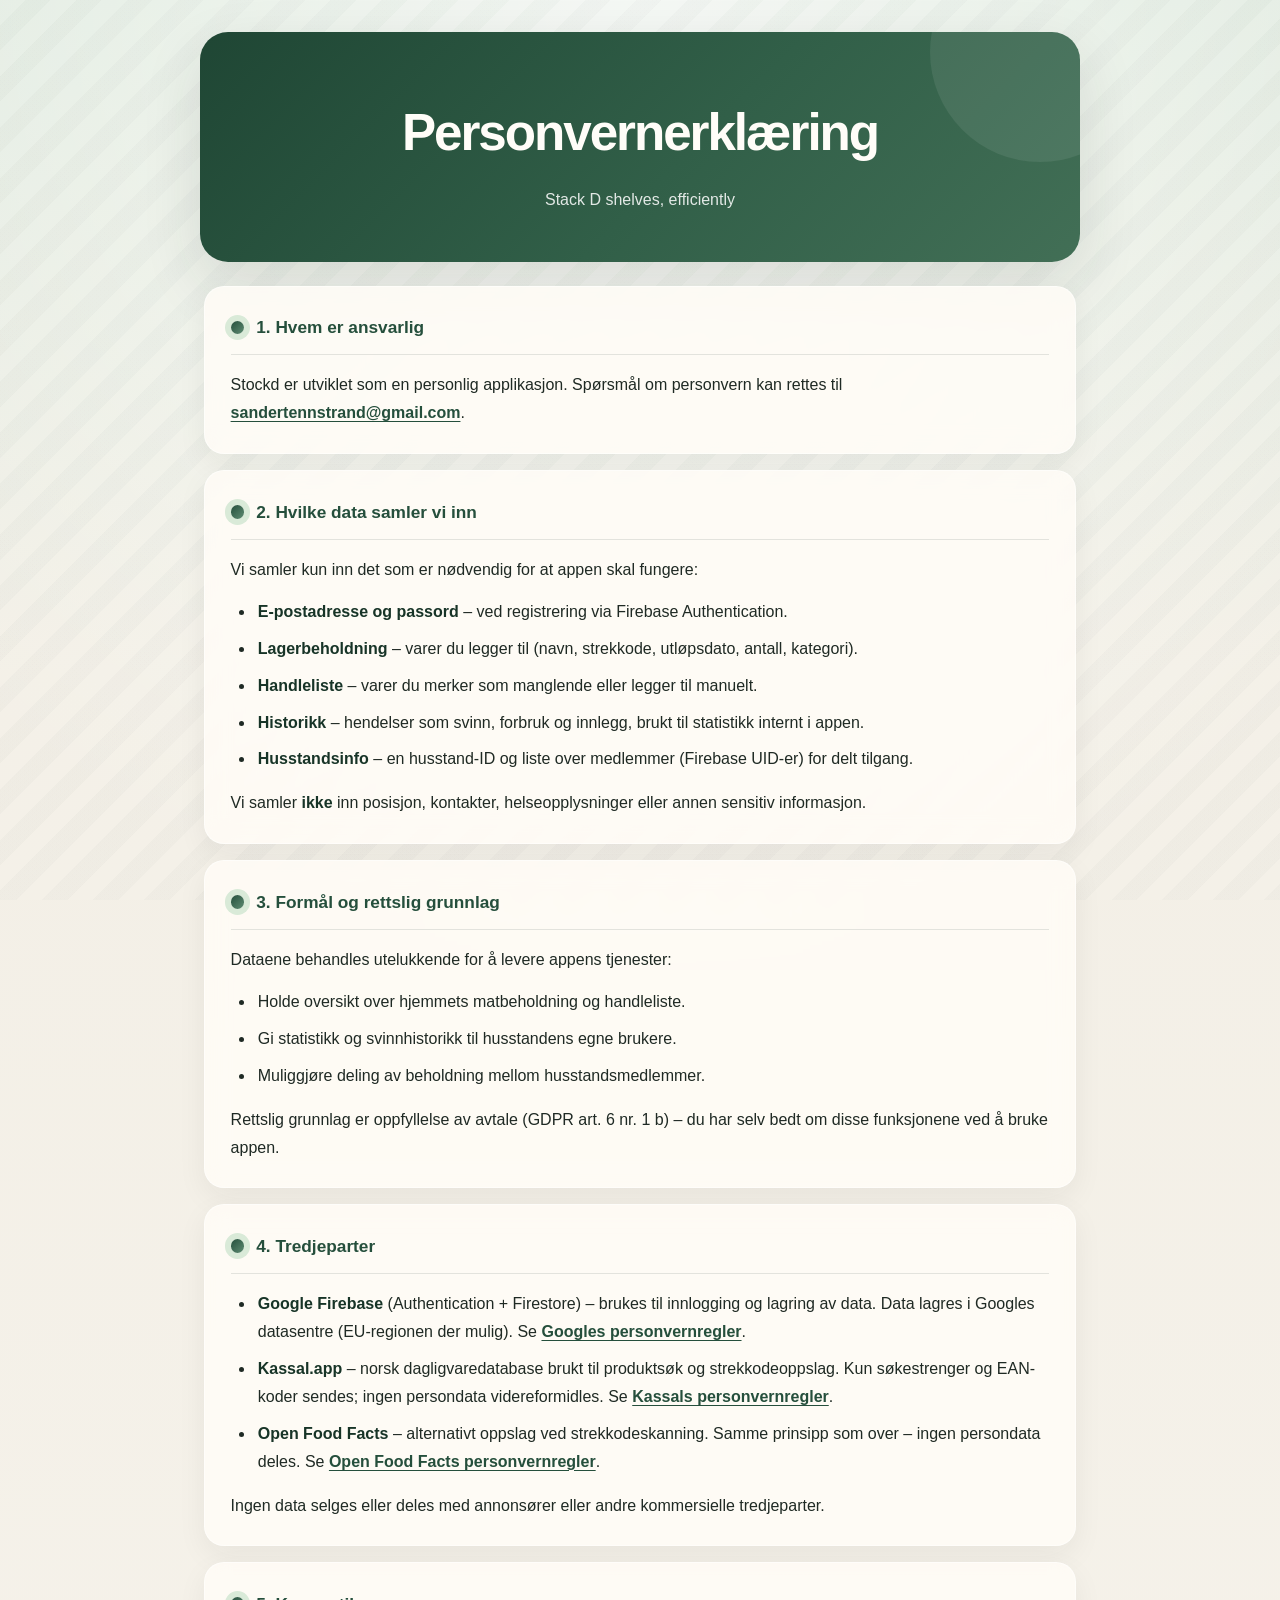
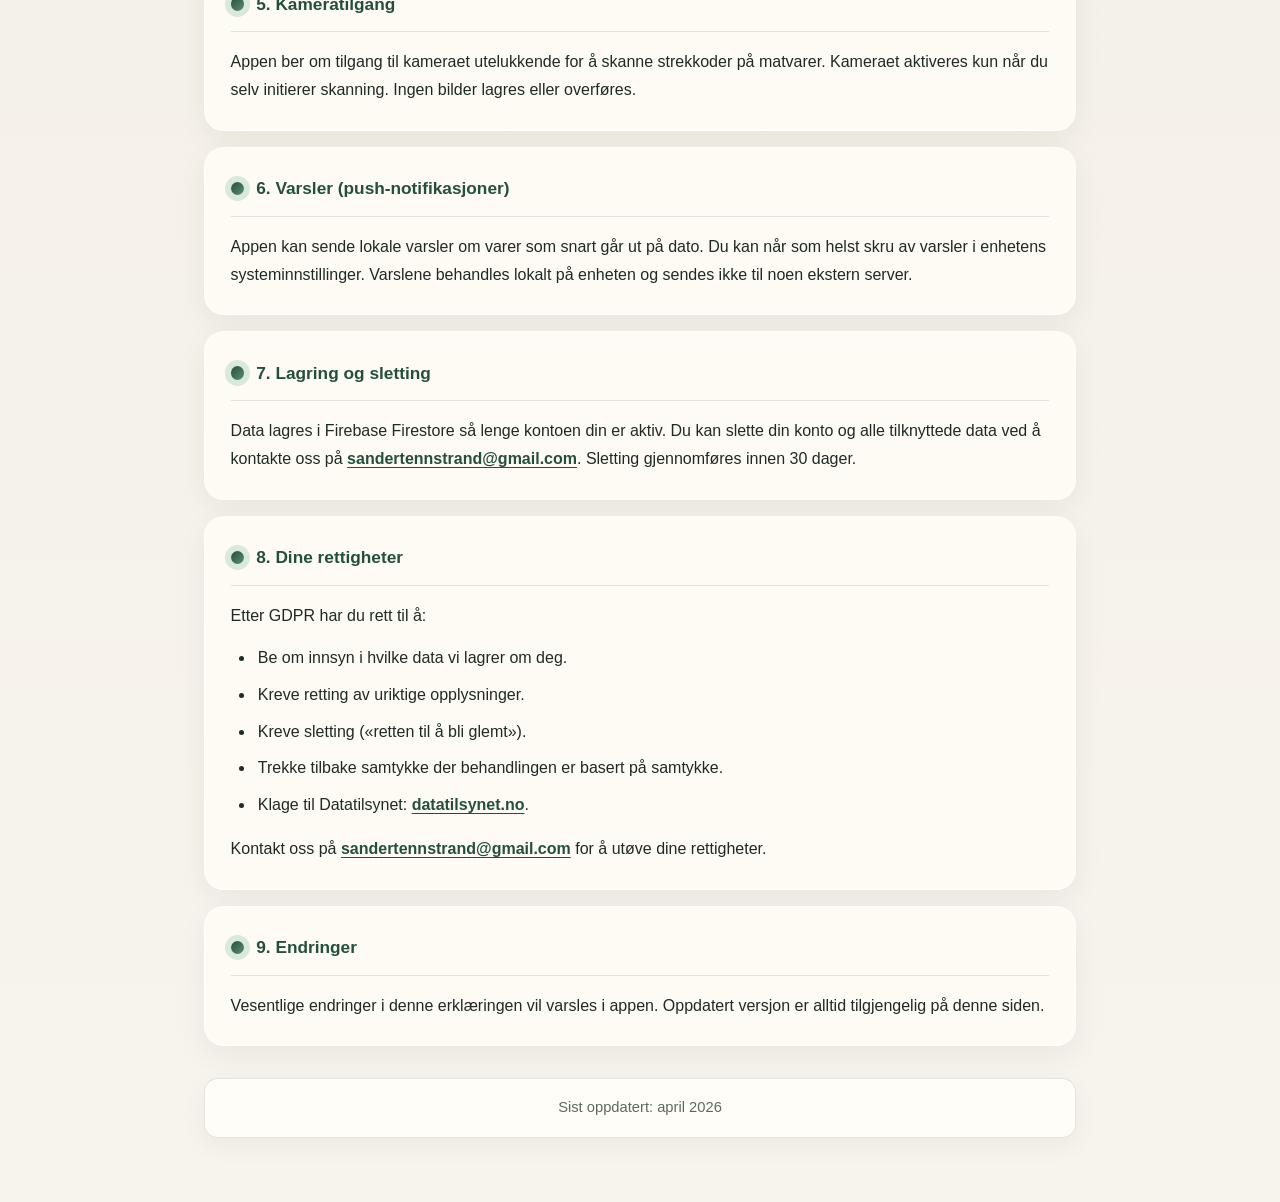
==== index.html @ 15f7e6c9 "first commit" ====
<!DOCTYPE html>
<html lang="no">
<head>
  <meta charset="UTF-8" />
  <meta name="viewport" content="width=device-width, initial-scale=1.0" />
  <title>Personvernerklæring – Stockd</title>
  <link rel="stylesheet" href="style.css" />
</head>
<body>

<header>
  <h1>Personvernerklæring</h1>
  <p>Stack D shelves, efficiently</p>
</header>

<main>

  <section>
    <h2>1. Hvem er ansvarlig</h2>
    <p>
      Stockd er utviklet som en personlig applikasjon. Spørsmål om personvern kan rettes til
      <a href="mailto:sandertennstrand@gmail.com">sandertennstrand@gmail.com</a>.
    </p>
  </section>

  <section>
    <h2>2. Hvilke data samler vi inn</h2>
    <p>Vi samler kun inn det som er nødvendig for at appen skal fungere:</p>
    <ul>
      <li><strong>E-postadresse og passord</strong> – ved registrering via Firebase Authentication.</li>
      <li><strong>Lagerbeholdning</strong> – varer du legger til (navn, strekkode, utløpsdato, antall, kategori).</li>
      <li><strong>Handleliste</strong> – varer du merker som manglende eller legger til manuelt.</li>
      <li><strong>Historikk</strong> – hendelser som svinn, forbruk og innlegg, brukt til statistikk internt i appen.</li>
      <li><strong>Husstandsinfo</strong> – en husstand-ID og liste over medlemmer (Firebase UID-er) for delt tilgang.</li>
    </ul>
    <p>Vi samler <strong>ikke</strong> inn posisjon, kontakter, helseopplysninger eller annen sensitiv informasjon.</p>
  </section>

  <section>
    <h2>3. Formål og rettslig grunnlag</h2>
    <p>Dataene behandles utelukkende for å levere appens tjenester:</p>
    <ul>
      <li>Holde oversikt over hjemmets matbeholdning og handleliste.</li>
      <li>Gi statistikk og svinnhistorikk til husstandens egne brukere.</li>
      <li>Muliggjøre deling av beholdning mellom husstandsmedlemmer.</li>
    </ul>
    <p>Rettslig grunnlag er oppfyllelse av avtale (GDPR art. 6 nr. 1 b) – du har selv bedt om disse funksjonene ved å bruke appen.</p>
  </section>

  <section>
    <h2>4. Tredjeparter</h2>
    <ul>
      <li>
        <strong>Google Firebase</strong> (Authentication + Firestore) – brukes til innlogging og lagring av data.
        Data lagres i Googles datasentre (EU-regionen der mulig).
        Se <a href="https://firebase.google.com/support/privacy" target="_blank" rel="noopener">Googles personvernregler</a>.
      </li>
      <li>
        <strong>Kassal.app</strong> – norsk dagligvaredatabase brukt til produktsøk og strekkodeoppslag.
        Kun søkestrenger og EAN-koder sendes; ingen persondata videreformidles.
        Se <a href="https://kassal.app/personvern" target="_blank" rel="noopener">Kassals personvernregler</a>.
      </li>
      <li>
        <strong>Open Food Facts</strong> – alternativt oppslag ved strekkodeskanning.
        Samme prinsipp som over – ingen persondata deles.
        Se <a href="https://world.openfoodfacts.org/privacy" target="_blank" rel="noopener">Open Food Facts personvernregler</a>.
      </li>
    </ul>
    <p>Ingen data selges eller deles med annonsører eller andre kommersielle tredjeparter.</p>
  </section>

  <section>
    <h2>5. Kameratilgang</h2>
    <p>
      Appen ber om tilgang til kameraet utelukkende for å skanne strekkoder på matvarer.
      Kameraet aktiveres kun når du selv initierer skanning. Ingen bilder lagres eller overføres.
    </p>
  </section>

  <section>
    <h2>6. Varsler (push-notifikasjoner)</h2>
    <p>
      Appen kan sende lokale varsler om varer som snart går ut på dato. Du kan når som helst
      skru av varsler i enhetens systeminnstillinger. Varslene behandles lokalt på enheten og
      sendes ikke til noen ekstern server.
    </p>
  </section>

  <section>
    <h2>7. Lagring og sletting</h2>
    <p>
      Data lagres i Firebase Firestore så lenge kontoen din er aktiv.
      Du kan slette din konto og alle tilknyttede data ved å kontakte oss på
      <a href="mailto:sandertennstrand@gmail.com">sandertennstrand@gmail.com</a>.
      Sletting gjennomføres innen 30 dager.
    </p>
  </section>

  <section>
    <h2>8. Dine rettigheter</h2>
    <p>Etter GDPR har du rett til å:</p>
    <ul>
      <li>Be om innsyn i hvilke data vi lagrer om deg.</li>
      <li>Kreve retting av uriktige opplysninger.</li>
      <li>Kreve sletting («retten til å bli glemt»).</li>
      <li>Trekke tilbake samtykke der behandlingen er basert på samtykke.</li>
      <li>Klage til Datatilsynet: <a href="https://www.datatilsynet.no" target="_blank" rel="noopener">datatilsynet.no</a>.</li>
    </ul>
    <p>Kontakt oss på <a href="mailto:sandertennstrand@gmail.com">sandertennstrand@gmail.com</a> for å utøve dine rettigheter.</p>
  </section>

  <section>
    <h2>9. Endringer</h2>
    <p>
      Vesentlige endringer i denne erklæringen vil varsles i appen. Oppdatert versjon er alltid
      tilgjengelig på denne siden.
    </p>
  </section>

  <p class="updated">Sist oppdatert: april 2026</p>

</main>

</body>
</html>
---- style.css ----
:root {
  --bg: #f3efe6;
  --bg-accent: #dce8db;
  --surface: rgba(255, 252, 246, 0.88);
  --surface-strong: #fffdf8;
  --text: #1f2a24;
  --muted: #5d695f;
  --line: rgba(35, 60, 48, 0.12);
  --brand: #254f3c;
  --brand-soft: #d9ead8;
  --shadow: 0 22px 60px rgba(31, 42, 36, 0.12);
  --radius-xl: 28px;
  --radius-lg: 20px;
  --radius-md: 14px;
}

*, *::before, *::after {
  box-sizing: border-box;
  margin: 0;
  padding: 0;
}

html {
  scroll-behavior: smooth;
}

body {
  font-family: "Segoe UI", Arial, sans-serif;
  background:
    radial-gradient(circle at top, rgba(255, 255, 255, 0.7), transparent 34%),
    linear-gradient(180deg, var(--bg-accent) 0%, var(--bg) 24%, #f7f4ed 100%);
  color: var(--text);
  line-height: 1.75;
  min-height: 100vh;
  padding: 2rem 1rem 4rem;
}

body::before {
  content: "";
  position: fixed;
  inset: 0;
  pointer-events: none;
  background:
    linear-gradient(rgba(255, 255, 255, 0.08), rgba(255, 255, 255, 0.08)),
    repeating-linear-gradient(
      135deg,
      transparent 0,
      transparent 18px,
      rgba(37, 79, 60, 0.025) 18px,
      rgba(37, 79, 60, 0.025) 36px
    );
  z-index: -1;
}

header,
main {
  width: min(100%, 880px);
  margin: 0 auto;
}

header {
  position: relative;
  overflow: hidden;
  background: linear-gradient(135deg, #1f4634 0%, #315f48 55%, #426f56 100%);
  color: #fffdf8;
  padding: 3.5rem 1.5rem 3rem;
  text-align: center;
  border-radius: var(--radius-xl);
  box-shadow: var(--shadow);
  margin-bottom: 1.5rem;
}

header::after {
  content: "";
  position: absolute;
  width: 220px;
  height: 220px;
  right: -70px;
  top: -90px;
  border-radius: 50%;
  background: rgba(255, 255, 255, 0.08);
}

header h1 {
  font-size: clamp(2rem, 4vw, 3.2rem);
  font-weight: 800;
  letter-spacing: -0.04em;
  margin-bottom: 0.5rem;
  position: relative;
}

header p {
  color: white;
  font-size: 1rem;
  opacity: 0.86;
  max-width: 32rem;
  margin: 0 auto;
  position: relative;
}

main {
  padding: 0 0.25rem;
}

section {
  background: var(--surface);
  backdrop-filter: blur(12px);
  border: 1px solid rgba(255, 255, 255, 0.5);
  border-radius: var(--radius-lg);
  padding: 1.6rem;
  margin-bottom: 1rem;
  box-shadow: 0 10px 30px rgba(31, 42, 36, 0.06);
  transition: transform 0.2s ease, box-shadow 0.2s ease;
}

section:hover {
  transform: translateY(-2px);
  box-shadow: 0 18px 38px rgba(31, 42, 36, 0.1);
}

h2 {
  font-size: 1.08rem;
  font-weight: 800;
  color: var(--brand);
  margin-bottom: 1rem;
  padding-bottom: 0.75rem;
  border-bottom: 1px solid var(--line);
  display: flex;
  align-items: center;
  gap: 0.75rem;
}

h2::before {
  content: "";
  width: 0.85rem;
  height: 0.85rem;
  border-radius: 999px;
  background: linear-gradient(135deg, var(--brand) 0%, #5e8c72 100%);
  box-shadow: 0 0 0 6px var(--brand-soft);
  flex: none;
}

p {
  margin-bottom: 0.9rem;
  color: var(--text);
}

p:last-child {
  margin-bottom: 0;
}

ul {
  margin: 0.75rem 0 1rem 1.15rem;
  padding-left: 0.35rem;
}

li {
  margin-bottom: 0.55rem;
  padding-left: 0.2rem;
}

strong {
  color: #173427;
}

a {
  color: var(--brand);
  font-weight: 600;
  text-underline-offset: 0.18em;
}

a:hover {
  color: #163426;
}

.updated {
  text-align: center;
  font-size: 0.92rem;
  color: var(--muted);
  margin-top: 2rem;
  padding: 1rem 1.25rem;
  background: var(--surface-strong);
  border: 1px solid var(--line);
  border-radius: var(--radius-md);
  box-shadow: 0 8px 24px rgba(31, 42, 36, 0.05);
}

@media (max-width: 640px) {
  body {
    padding: 1rem 0.75rem 2.5rem;
  }

  header {
    padding: 2.5rem 1.2rem 2.25rem;
    border-radius: 22px;
  }

  section {
    padding: 1.25rem;
  }

  h2 {
    font-size: 1rem;
    gap: 0.6rem;
  }
}
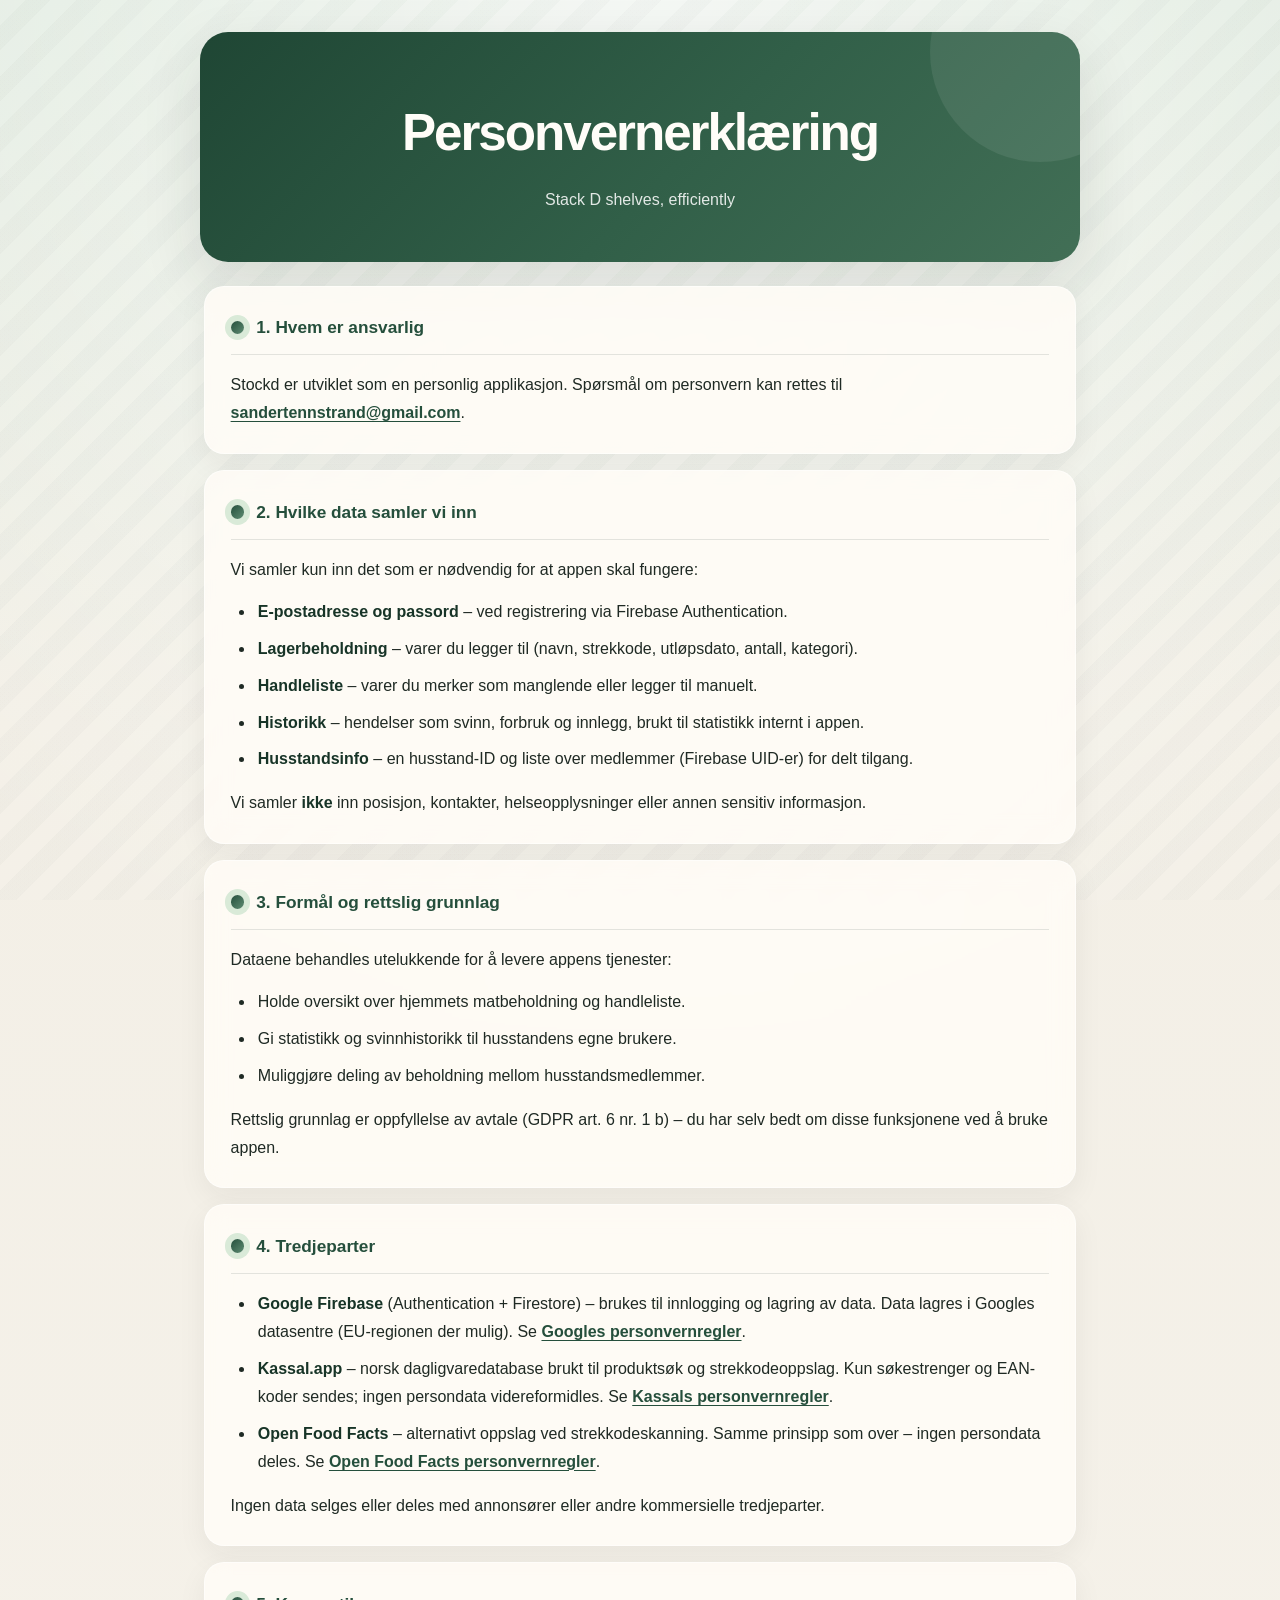
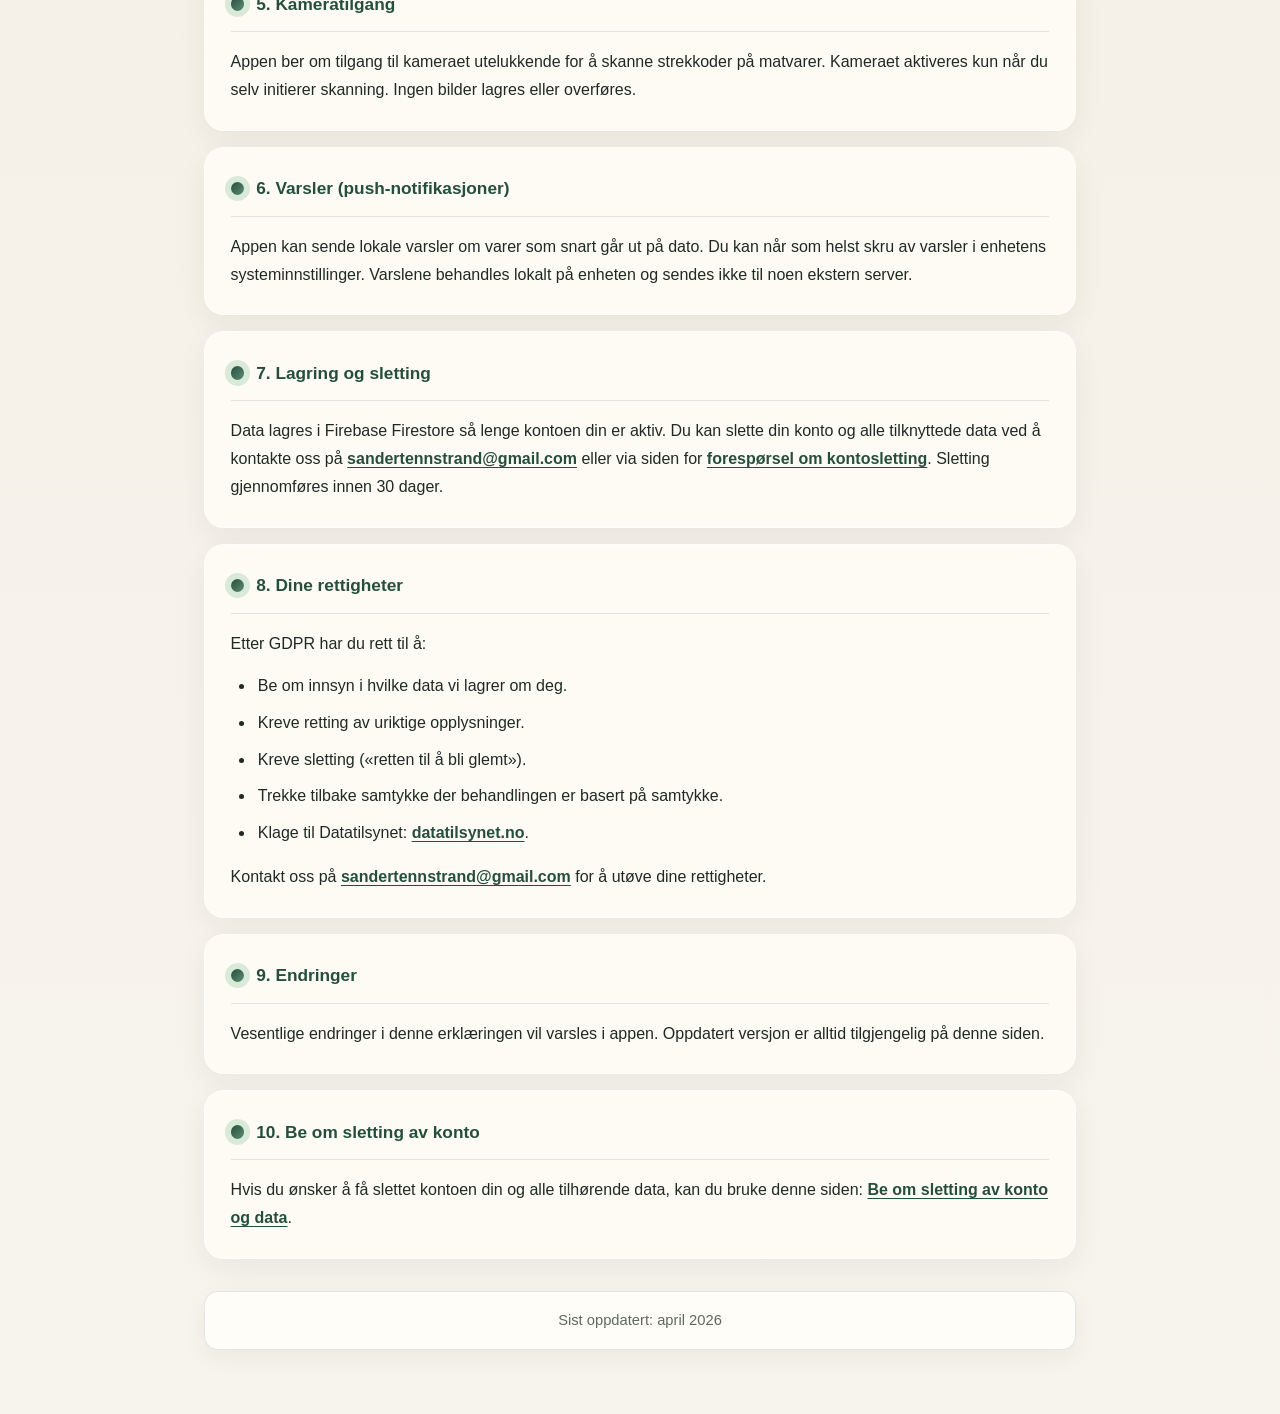
==== commit 9094dde3: "delete page" ====
--- a/index.html
+++ b/index.html
@@ -91,7 +91,8 @@
     <p>
       Data lagres i Firebase Firestore så lenge kontoen din er aktiv.
       Du kan slette din konto og alle tilknyttede data ved å kontakte oss på
-      <a href="mailto:sandertennstrand@gmail.com">sandertennstrand@gmail.com</a>.
+      <a href="mailto:sandertennstrand@gmail.com">sandertennstrand@gmail.com</a>
+      eller via siden for <a href="slett-konto.html">forespørsel om kontosletting</a>.
       Sletting gjennomføres innen 30 dager.
     </p>
   </section>
@@ -117,6 +118,14 @@
     </p>
   </section>
 
+  <section>
+    <h2>10. Be om sletting av konto</h2>
+    <p>
+      Hvis du ønsker å få slettet kontoen din og alle tilhørende data, kan du bruke
+      denne siden: <a href="slett-konto.html">Be om sletting av konto og data</a>.
+    </p>
+  </section>
+
   <p class="updated">Sist oppdatert: april 2026</p>
 
 </main>
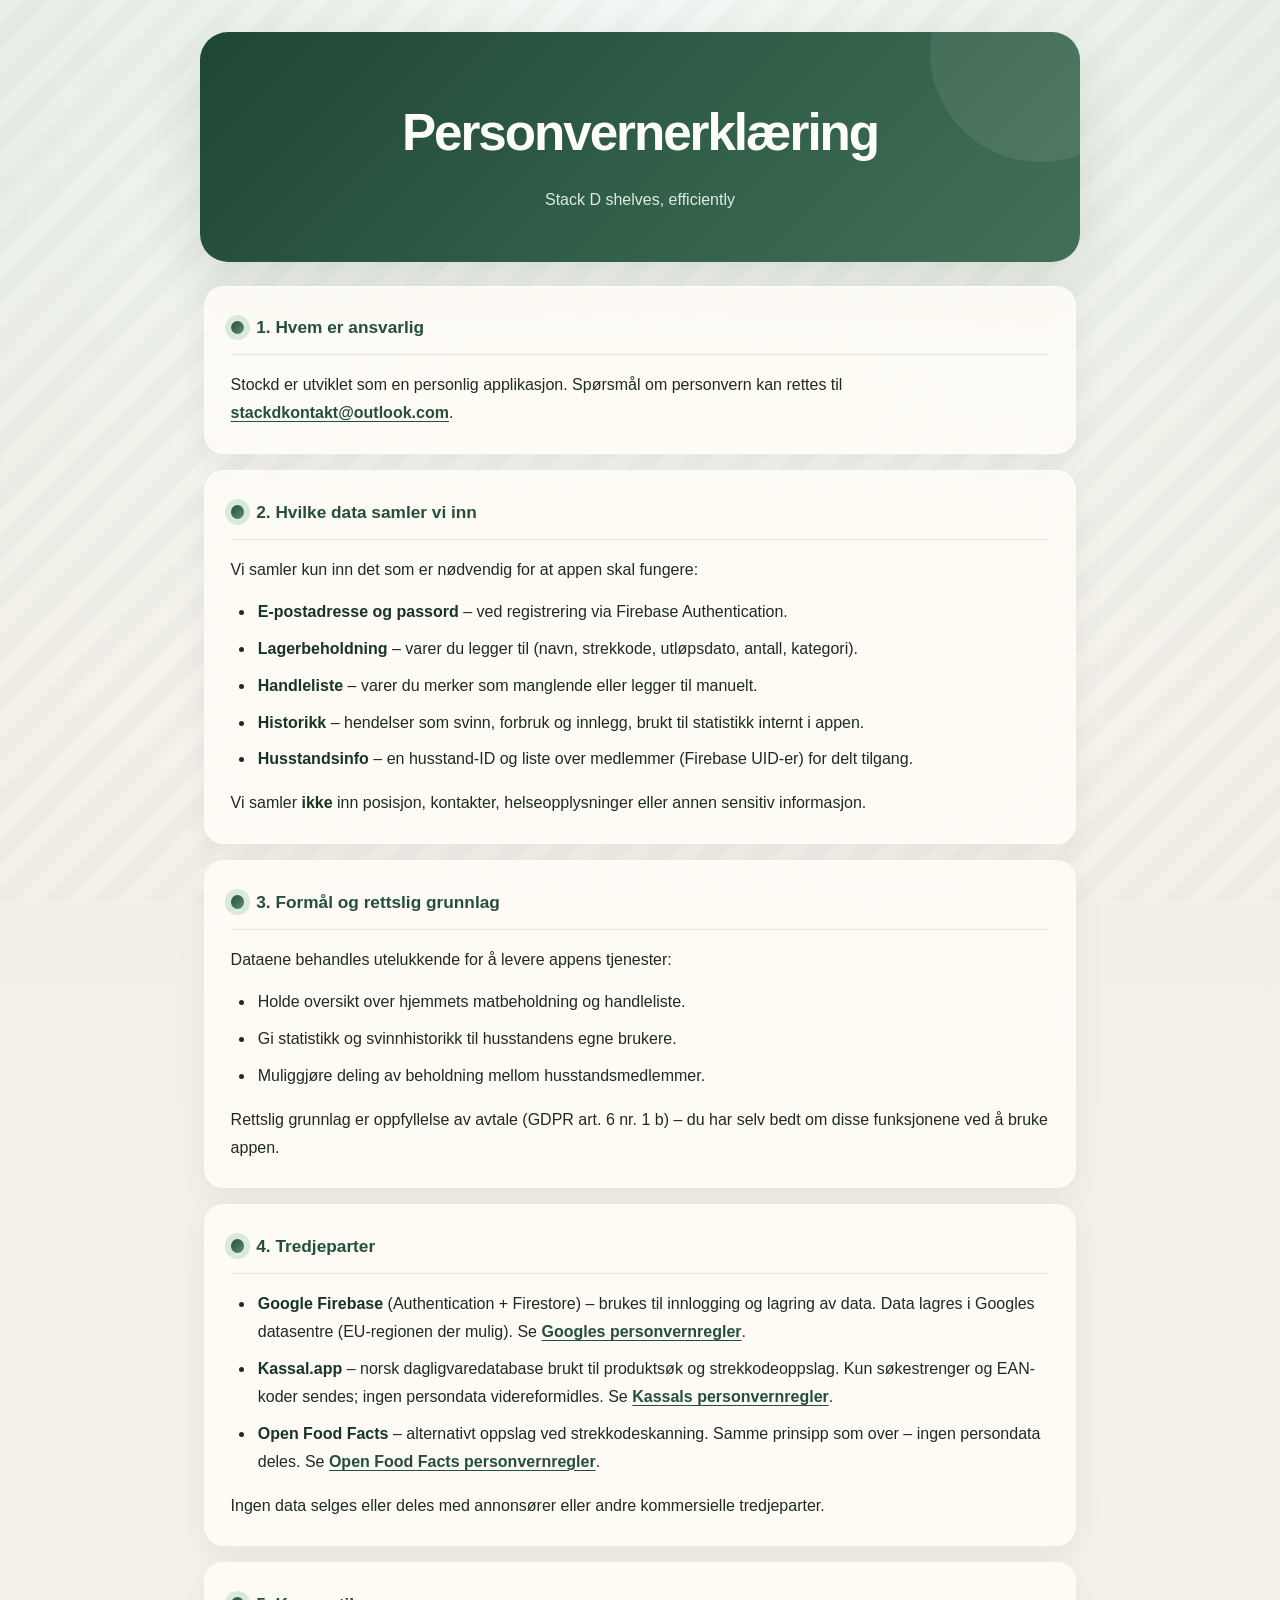
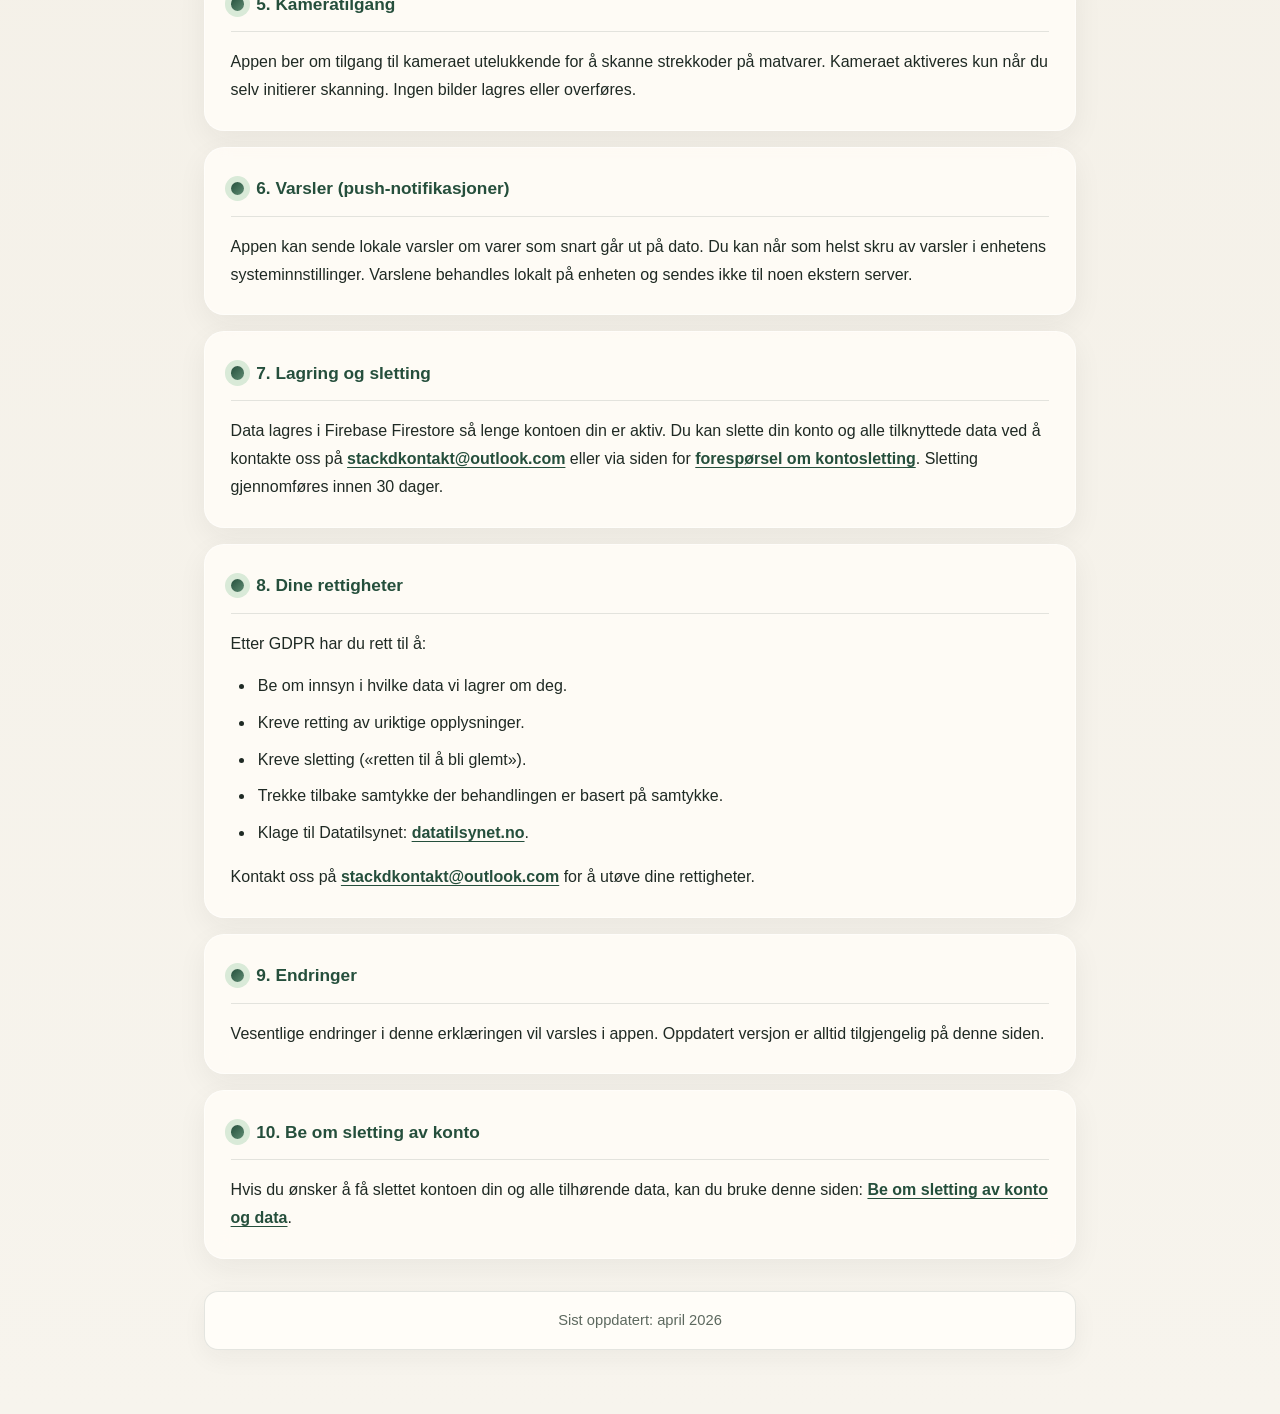
==== commit 9be85d35: "update mail" ====
--- a/index.html
+++ b/index.html
@@ -19,7 +19,7 @@
     <h2>1. Hvem er ansvarlig</h2>
     <p>
       Stockd er utviklet som en personlig applikasjon. Spørsmål om personvern kan rettes til
-      <a href="mailto:sandertennstrand@gmail.com">sandertennstrand@gmail.com</a>.
+      <a href="mailto:stackdkontakt@outlook.com">stackdkontakt@outlook.com</a>.
     </p>
   </section>
 
@@ -91,7 +91,7 @@
     <p>
       Data lagres i Firebase Firestore så lenge kontoen din er aktiv.
       Du kan slette din konto og alle tilknyttede data ved å kontakte oss på
-      <a href="mailto:sandertennstrand@gmail.com">sandertennstrand@gmail.com</a>
+      <a href="mailto:stackdkontakt@outlook.com">stackdkontakt@outlook.com</a>
       eller via siden for <a href="slett-konto.html">forespørsel om kontosletting</a>.
       Sletting gjennomføres innen 30 dager.
     </p>
@@ -107,7 +107,7 @@
       <li>Trekke tilbake samtykke der behandlingen er basert på samtykke.</li>
       <li>Klage til Datatilsynet: <a href="https://www.datatilsynet.no" target="_blank" rel="noopener">datatilsynet.no</a>.</li>
     </ul>
-    <p>Kontakt oss på <a href="mailto:sandertennstrand@gmail.com">sandertennstrand@gmail.com</a> for å utøve dine rettigheter.</p>
+    <p>Kontakt oss på <a href="mailto:stackdkontakt@outlook.com">stackdkontakt@outlook.com</a> for å utøve dine rettigheter.</p>
   </section>
 
   <section>
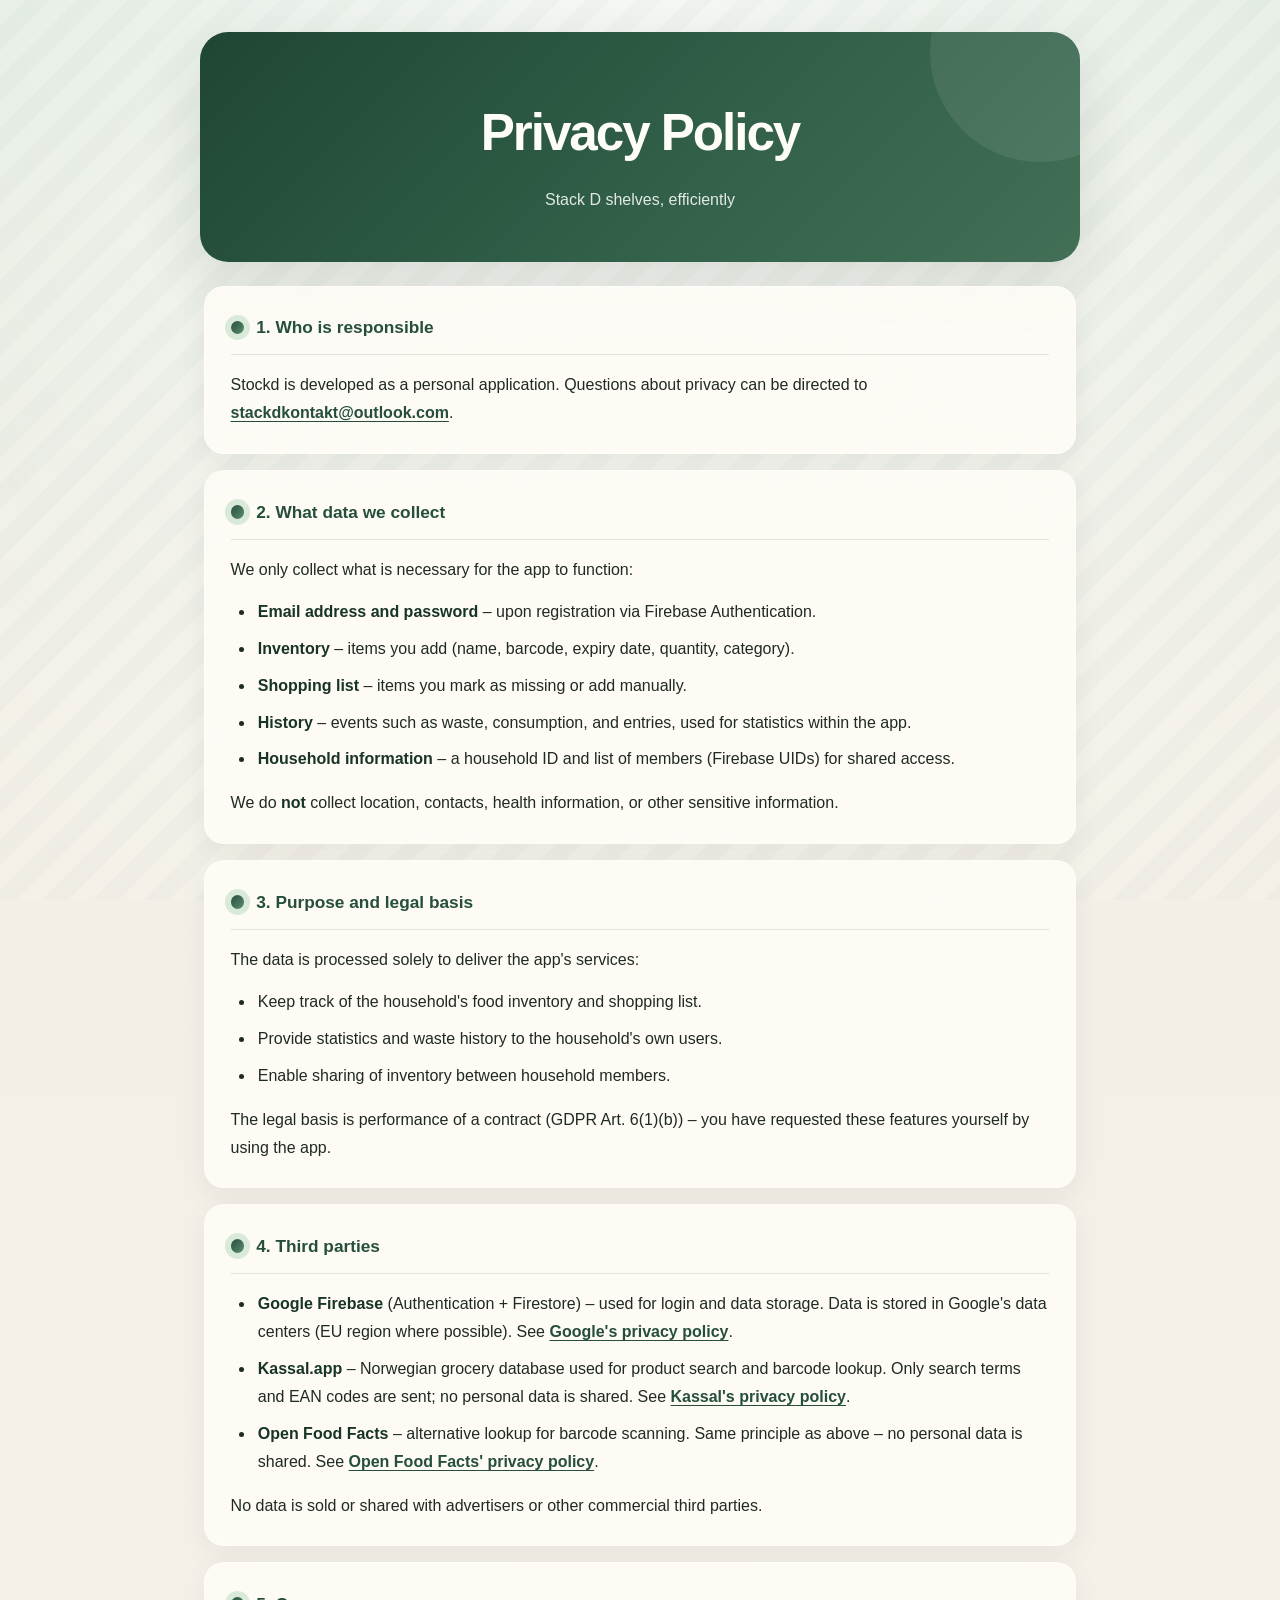
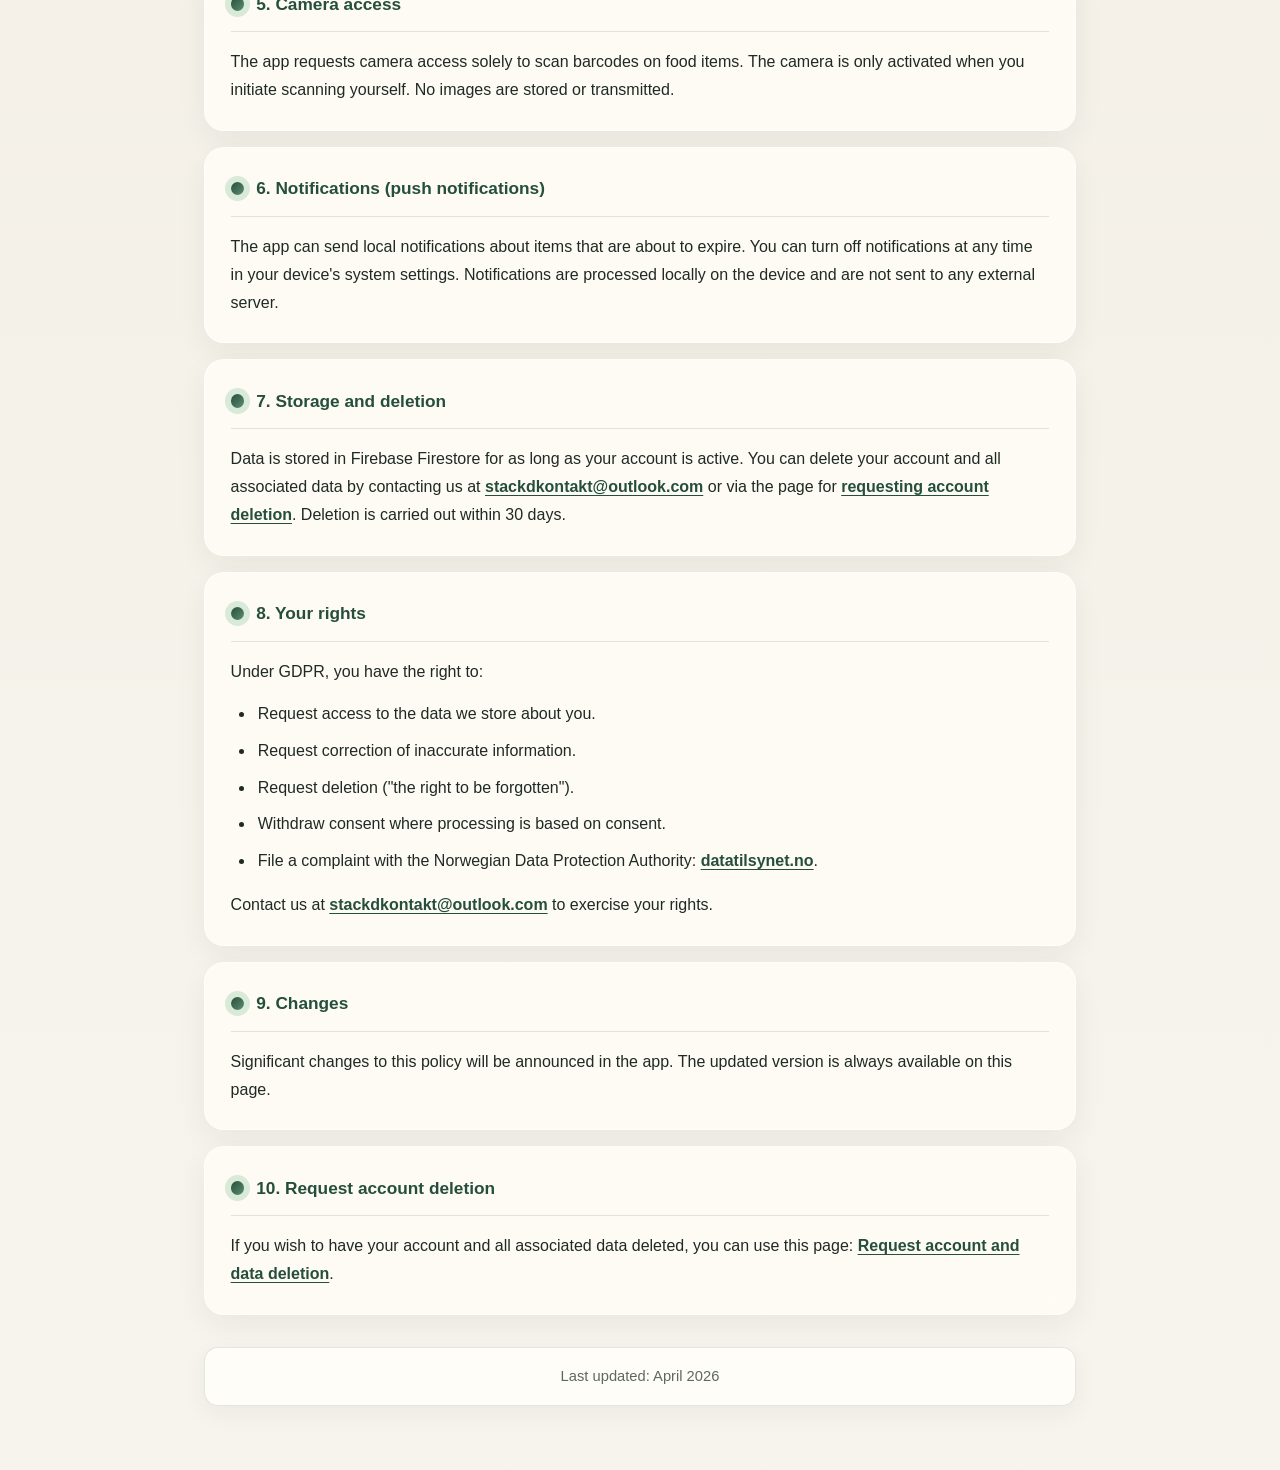
==== commit a8d8b52f: "Translate privacy policy pages to English Co-Authored-By: Claude Sonnet 5 <noreply@anthropic.com> Cl" ====
--- a/index.html
+++ b/index.html
@@ -1,132 +1,132 @@
 <!DOCTYPE html>
-<html lang="no">
+<html lang="en">
 <head>
   <meta charset="UTF-8" />
   <meta name="viewport" content="width=device-width, initial-scale=1.0" />
-  <title>Personvernerklæring – Stockd</title>
+  <title>Privacy Policy – Stockd</title>
   <link rel="stylesheet" href="style.css" />
 </head>
 <body>
 
 <header>
-  <h1>Personvernerklæring</h1>
+  <h1>Privacy Policy</h1>
   <p>Stack D shelves, efficiently</p>
 </header>
 
 <main>
 
   <section>
-    <h2>1. Hvem er ansvarlig</h2>
+    <h2>1. Who is responsible</h2>
     <p>
-      Stockd er utviklet som en personlig applikasjon. Spørsmål om personvern kan rettes til
+      Stockd is developed as a personal application. Questions about privacy can be directed to
       <a href="mailto:stackdkontakt@outlook.com">stackdkontakt@outlook.com</a>.
     </p>
   </section>
 
   <section>
-    <h2>2. Hvilke data samler vi inn</h2>
-    <p>Vi samler kun inn det som er nødvendig for at appen skal fungere:</p>
+    <h2>2. What data we collect</h2>
+    <p>We only collect what is necessary for the app to function:</p>
     <ul>
-      <li><strong>E-postadresse og passord</strong> – ved registrering via Firebase Authentication.</li>
-      <li><strong>Lagerbeholdning</strong> – varer du legger til (navn, strekkode, utløpsdato, antall, kategori).</li>
-      <li><strong>Handleliste</strong> – varer du merker som manglende eller legger til manuelt.</li>
-      <li><strong>Historikk</strong> – hendelser som svinn, forbruk og innlegg, brukt til statistikk internt i appen.</li>
-      <li><strong>Husstandsinfo</strong> – en husstand-ID og liste over medlemmer (Firebase UID-er) for delt tilgang.</li>
+      <li><strong>Email address and password</strong> – upon registration via Firebase Authentication.</li>
+      <li><strong>Inventory</strong> – items you add (name, barcode, expiry date, quantity, category).</li>
+      <li><strong>Shopping list</strong> – items you mark as missing or add manually.</li>
+      <li><strong>History</strong> – events such as waste, consumption, and entries, used for statistics within the app.</li>
+      <li><strong>Household information</strong> – a household ID and list of members (Firebase UIDs) for shared access.</li>
     </ul>
-    <p>Vi samler <strong>ikke</strong> inn posisjon, kontakter, helseopplysninger eller annen sensitiv informasjon.</p>
+    <p>We do <strong>not</strong> collect location, contacts, health information, or other sensitive information.</p>
   </section>
 
   <section>
-    <h2>3. Formål og rettslig grunnlag</h2>
-    <p>Dataene behandles utelukkende for å levere appens tjenester:</p>
+    <h2>3. Purpose and legal basis</h2>
+    <p>The data is processed solely to deliver the app's services:</p>
     <ul>
-      <li>Holde oversikt over hjemmets matbeholdning og handleliste.</li>
-      <li>Gi statistikk og svinnhistorikk til husstandens egne brukere.</li>
-      <li>Muliggjøre deling av beholdning mellom husstandsmedlemmer.</li>
+      <li>Keep track of the household's food inventory and shopping list.</li>
+      <li>Provide statistics and waste history to the household's own users.</li>
+      <li>Enable sharing of inventory between household members.</li>
     </ul>
-    <p>Rettslig grunnlag er oppfyllelse av avtale (GDPR art. 6 nr. 1 b) – du har selv bedt om disse funksjonene ved å bruke appen.</p>
+    <p>The legal basis is performance of a contract (GDPR Art. 6(1)(b)) – you have requested these features yourself by using the app.</p>
   </section>
 
   <section>
-    <h2>4. Tredjeparter</h2>
+    <h2>4. Third parties</h2>
     <ul>
       <li>
-        <strong>Google Firebase</strong> (Authentication + Firestore) – brukes til innlogging og lagring av data.
-        Data lagres i Googles datasentre (EU-regionen der mulig).
-        Se <a href="https://firebase.google.com/support/privacy" target="_blank" rel="noopener">Googles personvernregler</a>.
+        <strong>Google Firebase</strong> (Authentication + Firestore) – used for login and data storage.
+        Data is stored in Google's data centers (EU region where possible).
+        See <a href="https://firebase.google.com/support/privacy" target="_blank" rel="noopener">Google's privacy policy</a>.
       </li>
       <li>
-        <strong>Kassal.app</strong> – norsk dagligvaredatabase brukt til produktsøk og strekkodeoppslag.
-        Kun søkestrenger og EAN-koder sendes; ingen persondata videreformidles.
-        Se <a href="https://kassal.app/personvern" target="_blank" rel="noopener">Kassals personvernregler</a>.
+        <strong>Kassal.app</strong> – Norwegian grocery database used for product search and barcode lookup.
+        Only search terms and EAN codes are sent; no personal data is shared.
+        See <a href="https://kassal.app/personvern" target="_blank" rel="noopener">Kassal's privacy policy</a>.
       </li>
       <li>
-        <strong>Open Food Facts</strong> – alternativt oppslag ved strekkodeskanning.
-        Samme prinsipp som over – ingen persondata deles.
-        Se <a href="https://world.openfoodfacts.org/privacy" target="_blank" rel="noopener">Open Food Facts personvernregler</a>.
+        <strong>Open Food Facts</strong> – alternative lookup for barcode scanning.
+        Same principle as above – no personal data is shared.
+        See <a href="https://world.openfoodfacts.org/privacy" target="_blank" rel="noopener">Open Food Facts' privacy policy</a>.
       </li>
     </ul>
-    <p>Ingen data selges eller deles med annonsører eller andre kommersielle tredjeparter.</p>
+    <p>No data is sold or shared with advertisers or other commercial third parties.</p>
   </section>
 
   <section>
-    <h2>5. Kameratilgang</h2>
+    <h2>5. Camera access</h2>
     <p>
-      Appen ber om tilgang til kameraet utelukkende for å skanne strekkoder på matvarer.
-      Kameraet aktiveres kun når du selv initierer skanning. Ingen bilder lagres eller overføres.
+      The app requests camera access solely to scan barcodes on food items.
+      The camera is only activated when you initiate scanning yourself. No images are stored or transmitted.
     </p>
   </section>
 
   <section>
-    <h2>6. Varsler (push-notifikasjoner)</h2>
+    <h2>6. Notifications (push notifications)</h2>
     <p>
-      Appen kan sende lokale varsler om varer som snart går ut på dato. Du kan når som helst
-      skru av varsler i enhetens systeminnstillinger. Varslene behandles lokalt på enheten og
-      sendes ikke til noen ekstern server.
+      The app can send local notifications about items that are about to expire. You can turn off
+      notifications at any time in your device's system settings. Notifications are processed locally
+      on the device and are not sent to any external server.
     </p>
   </section>
 
   <section>
-    <h2>7. Lagring og sletting</h2>
+    <h2>7. Storage and deletion</h2>
     <p>
-      Data lagres i Firebase Firestore så lenge kontoen din er aktiv.
-      Du kan slette din konto og alle tilknyttede data ved å kontakte oss på
+      Data is stored in Firebase Firestore for as long as your account is active.
+      You can delete your account and all associated data by contacting us at
       <a href="mailto:stackdkontakt@outlook.com">stackdkontakt@outlook.com</a>
-      eller via siden for <a href="slett-konto.html">forespørsel om kontosletting</a>.
-      Sletting gjennomføres innen 30 dager.
+      or via the page for <a href="slett-konto.html">requesting account deletion</a>.
+      Deletion is carried out within 30 days.
     </p>
   </section>
 
   <section>
-    <h2>8. Dine rettigheter</h2>
-    <p>Etter GDPR har du rett til å:</p>
+    <h2>8. Your rights</h2>
+    <p>Under GDPR, you have the right to:</p>
     <ul>
-      <li>Be om innsyn i hvilke data vi lagrer om deg.</li>
-      <li>Kreve retting av uriktige opplysninger.</li>
-      <li>Kreve sletting («retten til å bli glemt»).</li>
-      <li>Trekke tilbake samtykke der behandlingen er basert på samtykke.</li>
-      <li>Klage til Datatilsynet: <a href="https://www.datatilsynet.no" target="_blank" rel="noopener">datatilsynet.no</a>.</li>
+      <li>Request access to the data we store about you.</li>
+      <li>Request correction of inaccurate information.</li>
+      <li>Request deletion ("the right to be forgotten").</li>
+      <li>Withdraw consent where processing is based on consent.</li>
+      <li>File a complaint with the Norwegian Data Protection Authority: <a href="https://www.datatilsynet.no" target="_blank" rel="noopener">datatilsynet.no</a>.</li>
     </ul>
-    <p>Kontakt oss på <a href="mailto:stackdkontakt@outlook.com">stackdkontakt@outlook.com</a> for å utøve dine rettigheter.</p>
+    <p>Contact us at <a href="mailto:stackdkontakt@outlook.com">stackdkontakt@outlook.com</a> to exercise your rights.</p>
   </section>
 
   <section>
-    <h2>9. Endringer</h2>
+    <h2>9. Changes</h2>
     <p>
-      Vesentlige endringer i denne erklæringen vil varsles i appen. Oppdatert versjon er alltid
-      tilgjengelig på denne siden.
+      Significant changes to this policy will be announced in the app. The updated version is always
+      available on this page.
     </p>
   </section>
 
   <section>
-    <h2>10. Be om sletting av konto</h2>
+    <h2>10. Request account deletion</h2>
     <p>
-      Hvis du ønsker å få slettet kontoen din og alle tilhørende data, kan du bruke
-      denne siden: <a href="slett-konto.html">Be om sletting av konto og data</a>.
+      If you wish to have your account and all associated data deleted, you can use
+      this page: <a href="slett-konto.html">Request account and data deletion</a>.
     </p>
   </section>
 
-  <p class="updated">Sist oppdatert: april 2026</p>
+  <p class="updated">Last updated: April 2026</p>
 
 </main>
 
